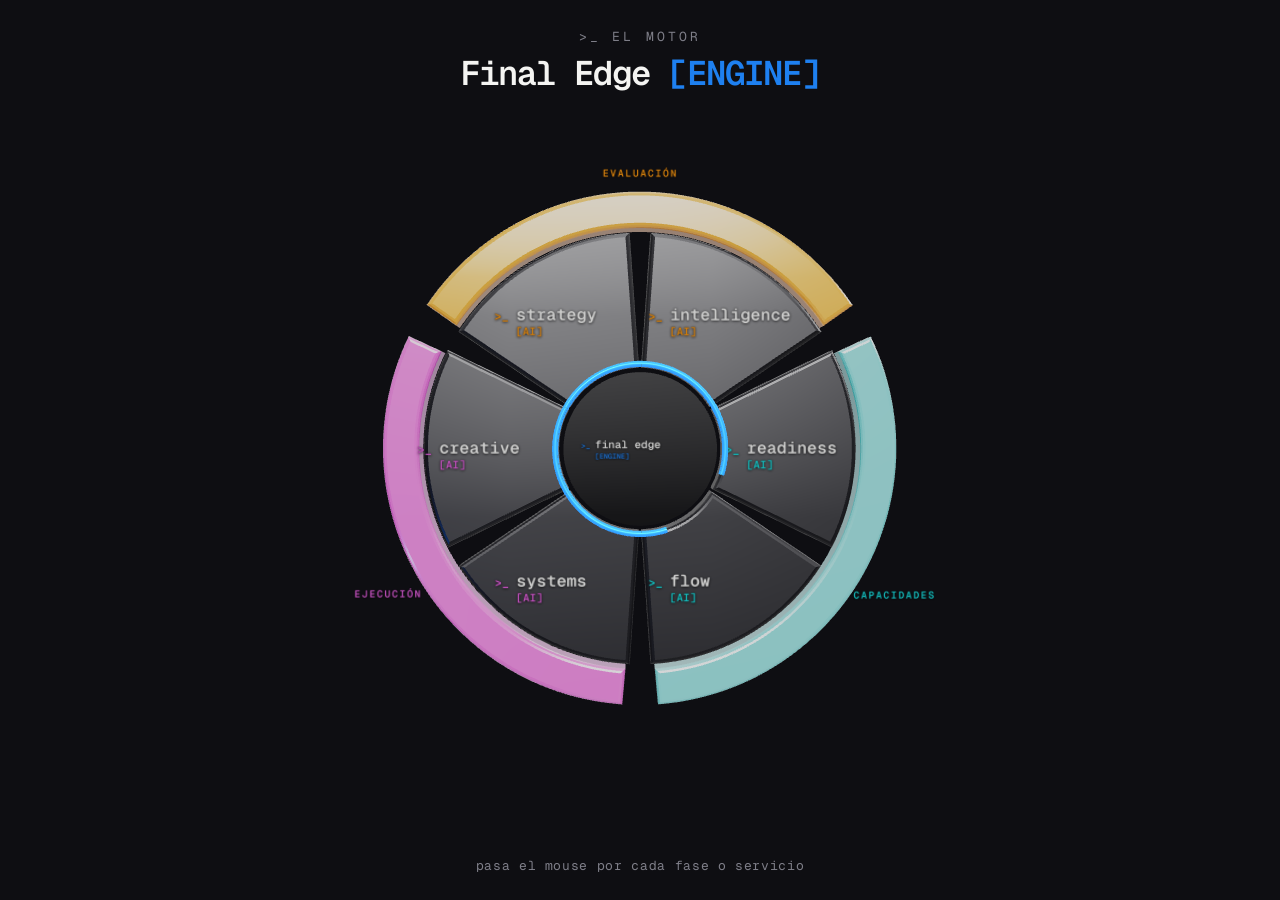
==== assets/engine-3d.html @ 4265390d "3D Engine: strong phase illumination, phase names, legible logos, clean edges, mouse wobble - Hover " ====
<!doctype html><html lang="es"><head><meta charset="utf-8">
<meta name="viewport" content="width=device-width,initial-scale=1">
<title>Final Edge Engine — 3D</title>
<link rel="stylesheet" href="css/fonts.css">
<style>
:root{--bg:#0E0E12;--accent:#1E80F0;--fg:#F4F4F2;--faint:#7E7E88}
*{box-sizing:border-box;margin:0}html,body{height:100%}
body{background:var(--bg);color:var(--fg);font-family:"Geist Mono",monospace;overflow:hidden}
#c{position:fixed;inset:0;width:100%;height:100%;display:block}
.ui{position:fixed;inset:0;pointer-events:none;z-index:2}
.top{position:absolute;top:28px;left:0;right:0;text-align:center}
.top .eye{font-size:13px;letter-spacing:.24em;text-transform:uppercase;color:var(--faint)}
.top h1{font-size:clamp(22px,3vw,34px);font-weight:600;letter-spacing:-.03em;margin-top:6px}
.top h1 .b{color:var(--accent)}
.hint{position:absolute;left:0;right:0;bottom:26px;text-align:center;font-size:13px;color:var(--faint);letter-spacing:.05em}
.load{position:fixed;inset:0;display:flex;align-items:center;justify-content:center;font-size:14px;color:var(--faint);letter-spacing:.1em;z-index:3}
.load .cur{color:var(--accent);animation:bl 1.2s steps(1) infinite}
@keyframes bl{0%,49%{opacity:1}50%,100%{opacity:0}}
</style></head>
<body>
<canvas id="c"></canvas>
<div class="load" id="load">&gt;_ construyendo el motor <span class="cur">█</span></div>
<div class="ui">
  <div class="top"><div class="eye">&gt;_ el motor</div><h1>Final Edge <span class="b">[ENGINE]</span></h1></div>
  <div class="hint" id="hint">pasa el mouse por cada fase o servicio</div>
</div>
<script type="importmap">
{ "imports": { "three": "./vendor/three.module.min.js" } }
</script>
<script type="module">
import * as THREE from 'three';
import { RoomEnvironment } from './vendor/environments/RoomEnvironment.js';

const Ri=96, Ro=232, RL=168, gap=4, famRi=248, famRo=278, famGap=5;
const AMBER=0xF4920C, CYAN=0x15D9D9, MAG=0xE15CDB, BLUE=0x1E80F0;
const S=0.011, D_SEC=42, D_BAND=30, D_CORE=54, BEV=5;
const hx = n => '#'+n.toString(16).padStart(6,'0');

const EDGES=[
 {word:'strategy',hex:AMBER,phase:'eval',c:330}, {word:'intelligence',hex:AMBER,phase:'eval',c:30},
 {word:'readiness',hex:CYAN,phase:'cap',c:90},   {word:'flow',hex:CYAN,phase:'cap',c:150},
 {word:'systems',hex:MAG,phase:'exe',c:210},     {word:'creative',hex:MAG,phase:'exe',c:270},
];
const BANDS=[
 {phase:'eval',hex:AMBER,c:0,name:'EVALUACIÓN',lr:300},
 {phase:'cap', hex:CYAN, c:120,name:'CAPACIDADES',lr:322},
 {phase:'exe', hex:MAG,  c:240,name:'EJECUCIÓN',lr:318},
];

function P(r,deg){ const a=deg*Math.PI/180; return [r*Math.sin(a), r*Math.cos(a)]; }
function sectorShape(a0,a1,ri,ro){
  const s=new THREE.Shape(); let p=P(ro,a0); s.moveTo(p[0],p[1]);
  for(let d=a0;d<=a1;d+=1){p=P(ro,d);s.lineTo(p[0],p[1]);}
  p=P(ro,a1);s.lineTo(p[0],p[1]);
  for(let d=a1;d>=a0;d-=1){p=P(ri,d);s.lineTo(p[0],p[1]);}
  p=P(ri,a0);s.lineTo(p[0],p[1]); s.closePath(); return s;
}
function extrude(shape,depth){
  const g=new THREE.ExtrudeGeometry(shape,{depth,bevelEnabled:true,bevelThickness:BEV,bevelSize:BEV,bevelSegments:3,curveSegments:64});
  g.translate(0,0,-depth/2); return g;
}

const canvas=document.getElementById('c');
const renderer=new THREE.WebGLRenderer({canvas,antialias:true});
renderer.setPixelRatio(Math.min(devicePixelRatio,2));
renderer.toneMapping=THREE.ACESFilmicToneMapping; renderer.toneMappingExposure=1.02;
renderer.outputColorSpace=THREE.SRGBColorSpace;
const scene=new THREE.Scene(); scene.background=new THREE.Color(0x0E0E12);
scene.fog=new THREE.FogExp2(0x0E0E12,0.026);
const camera=new THREE.PerspectiveCamera(36,1,0.01,100);

const pmrem=new THREE.PMREMGenerator(renderer);
scene.environment=pmrem.fromScene(new RoomEnvironment(),0.03).texture;
scene.add(new THREE.AmbientLight(0x2a3550,0.55));
const key=new THREE.DirectionalLight(0xffffff,1.7); key.position.set(4,6,6); scene.add(key);
const fill=new THREE.PointLight(0x1E80F0,22,60); fill.position.set(-6,-3,5); scene.add(fill);

// ---------- logo textures (legible: big + dark shadow) ----------
function makeTex(draw,cw,ch){
  const cv=document.createElement('canvas'); cv.width=cw; cv.height=ch;
  const x=cv.getContext('2d'); draw(x,cw,ch);
  const t=new THREE.CanvasTexture(cv); t.anisotropy=16; t.colorSpace=THREE.SRGBColorSpace; t.needsUpdate=true; return t;
}
function shadow(x){ x.shadowColor='rgba(0,0,0,0.92)'; x.shadowBlur=18; x.shadowOffsetX=0; x.shadowOffsetY=4; }
function lockupTexture(word,hex){
  const cw=1024,ch=512,col=hx(hex),white='#F5F5F3';
  const tex=makeTex((x)=>{ x.clearRect(0,0,cw,ch); x.textBaseline='alphabetic';
    const pS=80,wS=112,aS=74,x0=54,wordY=286; shadow(x);
    x.font=`700 ${pS}px "Geist Mono",monospace`; x.fillStyle=col; x.fillText('>_',x0,wordY);
    const pw=x.measureText('>_ ').width, wx=x0+pw;
    x.font=`600 ${wS}px "Geist Mono",monospace`; x.fillStyle=white; x.fillText(word,wx,wordY);
    x.font=`600 ${aS}px "Geist Mono",monospace`; x.fillStyle=col; x.fillText('[AI]',wx,wordY+aS+26);
  },cw,ch);
  return {tex,aspect:cw/ch};
}
function hubTexture(){
  const cw=1024,ch=512;
  const tex=makeTex((x)=>{ x.clearRect(0,0,cw,ch); x.textBaseline='alphabetic'; shadow(x);
    const pS=58,wS=82,eS=54,x0=70,wordY=250;
    x.font=`700 ${pS}px "Geist Mono",monospace`; x.fillStyle='#1E80F0'; x.fillText('>_',x0,wordY);
    const pw=x.measureText('>_ ').width, wx=x0+pw;
    x.font=`600 ${wS}px "Geist Mono",monospace`; x.fillStyle='#F5F5F3'; x.fillText('final edge',wx,wordY);
    x.font=`600 ${eS}px "Geist Mono",monospace`; x.fillStyle='#1E80F0'; x.fillText('[ENGINE]',wx,wordY+eS+24);
  },cw,ch);
  return {tex,aspect:cw/ch};
}
function bandTexture(name,hex){
  const cw=1024,ch=256;
  const tex=makeTex((x)=>{ x.clearRect(0,0,cw,ch); x.textAlign='center'; x.textBaseline='middle'; shadow(x);
    x.font=`600 76px "Geist Mono",monospace`; x.letterSpacing='10px'; x.fillStyle=hx(hex); x.fillText(name,cw/2,ch/2);
  },cw,ch);
  return {tex,aspect:cw/ch};
}
function decal(o,w,pos){
  const h=w/o.aspect;
  const m=new THREE.Mesh(new THREE.PlaneGeometry(w,h),
    new THREE.MeshBasicMaterial({map:o.tex,transparent:true,depthWrite:false,depthTest:true,toneMapped:false}));
  m.position.set(pos[0],pos[1],pos[2]); m.renderOrder=10; return m;
}

await document.fonts.load('700 82px "Geist Mono"');
await document.fonts.load('600 82px "Geist Mono"');
await document.fonts.ready;

// ---------- build ----------
const wheel=new THREE.Group(); scene.add(wheel);
const hitList=[];
const DARK_BASE=new THREE.Color(0x101016), DARK_DIM=new THREE.Color(0x050507);

BANDS.forEach(b=>{
  const geo=extrude(sectorShape(b.c-60+famGap,b.c+60-famGap,famRi,famRo),D_BAND);
  const mat=new THREE.MeshPhysicalMaterial({color:b.hex,metalness:0.35,roughness:0.17,clearcoat:1,clearcoatRoughness:0.08,emissive:b.hex,emissiveIntensity:0.12,envMapIntensity:1.25});
  const mesh=new THREE.Mesh(geo,mat);
  mesh.userData={kind:'band',phase:b.phase,hex:b.hex,baseCol:new THREE.Color(b.hex),tEmis:0.12,tLit:1};
  wheel.add(mesh); hitList.push(mesh);
  // phase name label (outside the band)
  const lp=P(b.lr,b.c);
  const lbl=decal(bandTexture(b.name,b.hex),150,[lp[0],lp[1],D_SEC/2+BEV+2]);
  mesh.userData.label=lbl; wheel.add(lbl);
});

EDGES.forEach(e=>{
  const geo=extrude(sectorShape(e.c-30+gap,e.c+30-gap,Ri,Ro),D_SEC);
  const mat=new THREE.MeshPhysicalMaterial({color:DARK_BASE.clone(),metalness:0.4,roughness:0.44,clearcoat:0.5,clearcoatRoughness:0.3,emissive:new THREE.Color(e.hex),emissiveIntensity:0,envMapIntensity:0.8});
  const mesh=new THREE.Mesh(geo,mat);
  mesh.userData={kind:'sector',phase:e.phase,hex:e.hex,word:e.word,tEmis:0,tLit:1};
  const lk=lockupTexture(e.word,e.hex); const dp=P(RL,e.c);
  const dm=decal(lk,168,[dp[0],dp[1],D_SEC/2+BEV+2]); mesh.userData.decal=dm; wheel.add(dm);
  wheel.add(mesh); hitList.push(mesh);
});

const core=new THREE.Mesh(new THREE.CylinderGeometry(84,84,D_CORE,96,1),
  new THREE.MeshPhysicalMaterial({color:0x0a0a0d,metalness:0.55,roughness:0.25,clearcoat:0.6,clearcoatRoughness:0.2,envMapIntensity:0.9}));
core.rotation.x=Math.PI/2; wheel.add(core);
const hub=decal(hubTexture(),150,[0,0,D_CORE/2+2]); wheel.add(hub);
const spinRim=new THREE.Mesh(new THREE.TorusGeometry(93,3.4,16,120,Math.PI*1.7),
  new THREE.MeshStandardMaterial({color:0x1E80F0,emissive:0x1E80F0,emissiveIntensity:1.5,metalness:0.4,roughness:0.3,toneMapped:false}));
spinRim.position.z=D_CORE/2; wheel.add(spinRim);

wheel.scale.setScalar(S);
wheel.updateMatrixWorld(true);
{ const box=new THREE.Box3().setFromObject(wheel); const size=box.getSize(new THREE.Vector3());
  const diag=size.length(); const dist=(diag*0.5)/Math.tan(THREE.MathUtils.degToRad(camera.fov)/2)*1.08;
  camera.position.set(0,0,dist); camera.lookAt(0,0,0); }

document.getElementById('load').style.display='none'; window.__ready=true;

// ---------- interaction ----------
const ray=new THREE.Raycaster(); const mouse=new THREE.Vector2(-2,-2);
let hoverPhase=null, mx=0,my=0,tmx=0,tmy=0;
addEventListener('pointermove',e=>{
  mouse.x=(e.clientX/innerWidth)*2-1; mouse.y=-(e.clientY/innerHeight)*2+1;
  tmx=(e.clientX/innerWidth)*2-1; tmy=(e.clientY/innerHeight)*2-1;
});
function resize(){ renderer.setSize(innerWidth,innerHeight); camera.aspect=innerWidth/innerHeight; camera.updateProjectionMatrix(); }
addEventListener('resize',resize); resize();

const hint=document.getElementById('hint');
function updateHover(){
  ray.setFromCamera(mouse,camera);
  const hits=ray.intersectObjects(hitList,false);
  hoverPhase = hits.length ? hits[0].object.userData.phase : null;
  if(hoverPhase){ const b=BANDS.find(x=>x.phase===hoverPhase); hint.textContent='fase · '+b.name.toLowerCase(); hint.style.color=hx(b.hex); }
  else { hint.textContent='pasa el mouse por cada fase o servicio'; hint.style.color=''; }
  hitList.forEach(m=>{
    const on = !hoverPhase || m.userData.phase===hoverPhase;
    m.userData.tLit = on ? 1 : 0.18;
    if(m.userData.kind==='sector') m.userData.tEmis = (hoverPhase && m.userData.phase===hoverPhase) ? 1.5 : 0;
    else m.userData.tEmis = (hoverPhase && m.userData.phase===hoverPhase) ? 0.75 : (hoverPhase?0.03:0.12);
  });
}

let t=0;
function loop(){
  requestAnimationFrame(loop); t+=0.016;
  updateHover();
  mx+=(tmx-mx)*0.06; my+=(tmy-my)*0.06;
  wheel.position.y=Math.sin(t*0.9)*0.05;
  wheel.rotation.x=Math.sin(t*0.7)*0.05 + my*0.15;   // wobble follows mouse
  wheel.rotation.y=Math.sin(t*0.5)*0.06 + mx*0.20;
  spinRim.rotation.z-=0.014;
  hitList.forEach(m=>{
    const mat=m.material;
    mat.emissiveIntensity += (m.userData.tEmis-mat.emissiveIntensity)*0.14;
    const lit=m.userData.tLit;
    m.userData._lit = (m.userData._lit==null?1:m.userData._lit) + (lit-(m.userData._lit==null?1:m.userData._lit))*0.14;
    const L=m.userData._lit;
    if(m.userData.kind==='sector'){ mat.color.copy(DARK_DIM).lerp(DARK_BASE, L); }
    else { mat.color.copy(m.userData.baseCol).multiplyScalar(0.25+0.75*L); }
    if(m.userData.decal){ m.userData.decal.material.opacity += ((0.3+0.7*L)-m.userData.decal.material.opacity)*0.14; }
    if(m.userData.label){ m.userData.label.material.opacity += ((0.3+0.7*L)-m.userData.label.material.opacity)*0.14; }
  });
  renderer.render(scene,camera);
}
loop();
</script>
</body></html>
---- assets/css/fonts.css ----
/* ============================================================================
   FINAL EDGE — self-hosted fonts (Geist Mono + Geist)
   Self-hosted (not Google Fonts CDN) for reliability, speed and offline render.
   Geist Mono leads everything; Geist (sans) only for long dense body copy.
   ========================================================================= */

/* ---- Geist Mono — the identity typeface ------------------------------- */
@font-face {
  font-family: "Geist Mono";
  font-style: normal; font-weight: 400; font-display: swap;
  src: url("../fonts/geist-mono-400.woff2") format("woff2");
}
@font-face {
  font-family: "Geist Mono";
  font-style: normal; font-weight: 500; font-display: swap;
  src: url("../fonts/geist-mono-500.woff2") format("woff2");
}
@font-face {
  font-family: "Geist Mono";
  font-style: normal; font-weight: 600; font-display: swap;
  src: url("../fonts/geist-mono-600.woff2") format("woff2");
}
@font-face {
  font-family: "Geist Mono";
  font-style: normal; font-weight: 700; font-display: swap;
  src: url("../fonts/geist-mono-700.woff2") format("woff2");
}

/* ---- Geist (sans) — long dense body paragraphs only ------------------- */
@font-face {
  font-family: "Geist";
  font-style: normal; font-weight: 300; font-display: swap;
  src: url("../fonts/geist-300.woff2") format("woff2");
}
@font-face {
  font-family: "Geist";
  font-style: normal; font-weight: 400; font-display: swap;
  src: url("../fonts/geist-400.woff2") format("woff2");
}
@font-face {
  font-family: "Geist";
  font-style: normal; font-weight: 500; font-display: swap;
  src: url("../fonts/geist-500.woff2") format("woff2");
}
@font-face {
  font-family: "Geist";
  font-style: normal; font-weight: 600; font-display: swap;
  src: url("../fonts/geist-600.woff2") format("woff2");
}
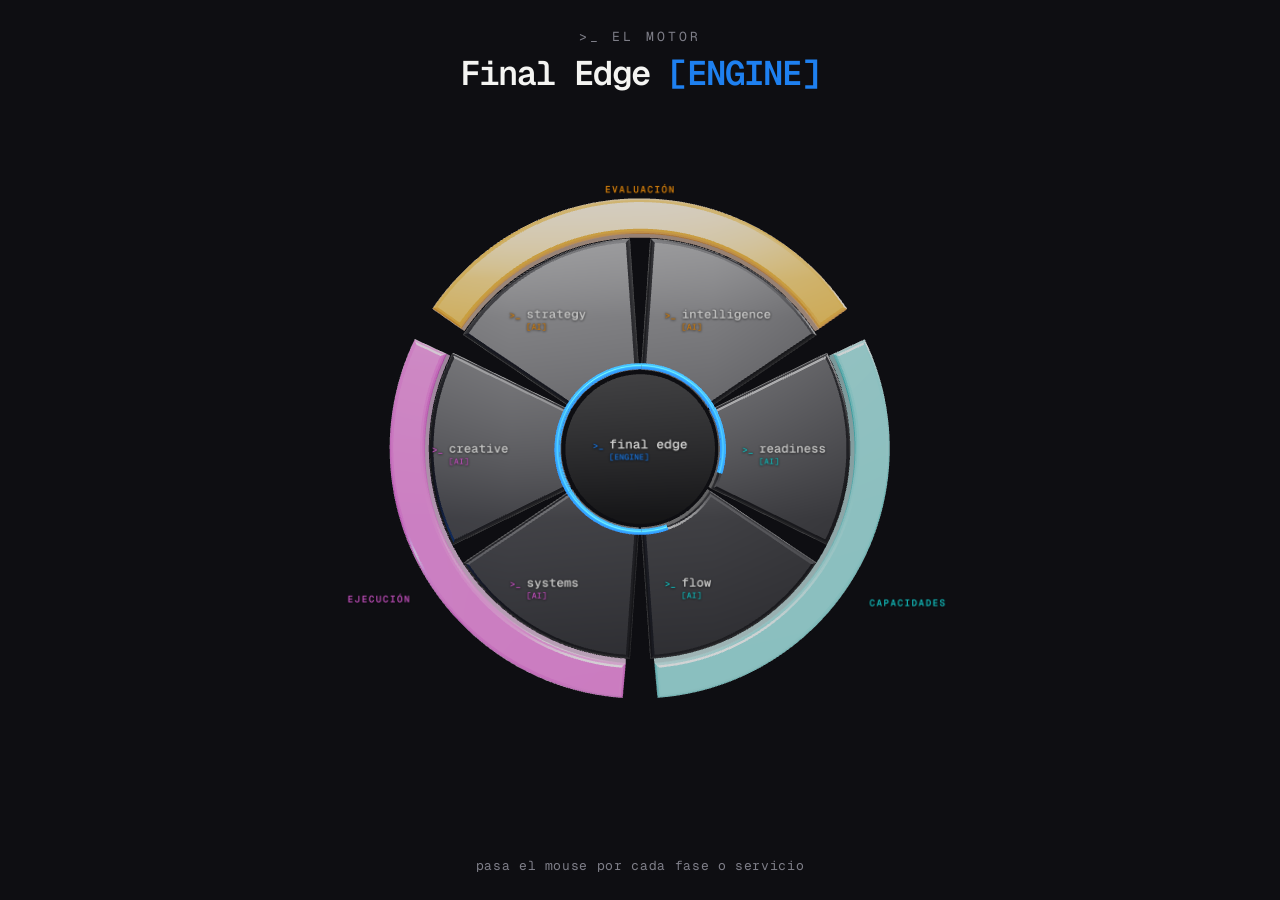
==== commit cc64c9f7: "3D Engine: logo spacing, centered/larger hub, brand-book phase positions, hover-glow labels - Servic" ====
--- a/assets/engine-3d.html
+++ b/assets/engine-3d.html
@@ -31,7 +31,7 @@
 import * as THREE from 'three';
 import { RoomEnvironment } from './vendor/environments/RoomEnvironment.js';
 
-const Ri=96, Ro=232, RL=168, gap=4, famRi=248, famRo=278, famGap=5;
+const Ri=96, Ro=232, RL=174, gap=4, famRi=248, famRo=278, famGap=5;
 const AMBER=0xF4920C, CYAN=0x15D9D9, MAG=0xE15CDB, BLUE=0x1E80F0;
 const S=0.011, D_SEC=42, D_BAND=30, D_CORE=54, BEV=5;
 const hx = n => '#'+n.toString(16).padStart(6,'0');
@@ -41,10 +41,11 @@
  {word:'readiness',hex:CYAN,phase:'cap',c:90},   {word:'flow',hex:CYAN,phase:'cap',c:150},
  {word:'systems',hex:MAG,phase:'exe',c:210},     {word:'creative',hex:MAG,phase:'exe',c:270},
 ];
+// band labels — exact brand-book radii/angles
 const BANDS=[
- {phase:'eval',hex:AMBER,c:0,name:'EVALUACIÓN',lr:300},
- {phase:'cap', hex:CYAN, c:120,name:'CAPACIDADES',lr:322},
- {phase:'exe', hex:MAG,  c:240,name:'EJECUCIÓN',lr:318},
+ {phase:'eval',hex:AMBER,c:0,name:'EVALUACIÓN',lr:290},
+ {phase:'cap', hex:CYAN, c:120,name:'CAPACIDADES',lr:348},
+ {phase:'exe', hex:MAG,  c:240,name:'EJECUCIÓN',lr:338},
 ];
 
 function P(r,deg){ const a=deg*Math.PI/180; return [r*Math.sin(a), r*Math.cos(a)]; }
@@ -75,46 +76,45 @@
 const key=new THREE.DirectionalLight(0xffffff,1.7); key.position.set(4,6,6); scene.add(key);
 const fill=new THREE.PointLight(0x1E80F0,22,60); fill.position.set(-6,-3,5); scene.add(fill);
 
-// ---------- logo textures (legible: big + dark shadow) ----------
 function makeTex(draw,cw,ch){
   const cv=document.createElement('canvas'); cv.width=cw; cv.height=ch;
   const x=cv.getContext('2d'); draw(x,cw,ch);
   const t=new THREE.CanvasTexture(cv); t.anisotropy=16; t.colorSpace=THREE.SRGBColorSpace; t.needsUpdate=true; return t;
 }
-function shadow(x){ x.shadowColor='rgba(0,0,0,0.92)'; x.shadowBlur=18; x.shadowOffsetX=0; x.shadowOffsetY=4; }
+function shadow(x){ x.shadowColor='rgba(0,0,0,0.92)'; x.shadowBlur=20; x.shadowOffsetX=0; x.shadowOffsetY=4; }
 function lockupTexture(word,hex){
   const cw=1024,ch=512,col=hx(hex),white='#F5F5F3';
-  const tex=makeTex((x)=>{ x.clearRect(0,0,cw,ch); x.textBaseline='alphabetic';
-    const pS=80,wS=112,aS=74,x0=54,wordY=286; shadow(x);
+  return {tex:makeTex((x)=>{ x.clearRect(0,0,cw,ch); x.textBaseline='alphabetic';
+    const pS=78,wS=104,aS=70,x0=70,wordY=286; shadow(x);
     x.font=`700 ${pS}px "Geist Mono",monospace`; x.fillStyle=col; x.fillText('>_',x0,wordY);
     const pw=x.measureText('>_ ').width, wx=x0+pw;
     x.font=`600 ${wS}px "Geist Mono",monospace`; x.fillStyle=white; x.fillText(word,wx,wordY);
     x.font=`600 ${aS}px "Geist Mono",monospace`; x.fillStyle=col; x.fillText('[AI]',wx,wordY+aS+26);
-  },cw,ch);
-  return {tex,aspect:cw/ch};
+  },cw,ch), aspect:cw/ch};
 }
 function hubTexture(){
   const cw=1024,ch=512;
-  const tex=makeTex((x)=>{ x.clearRect(0,0,cw,ch); x.textBaseline='alphabetic'; shadow(x);
-    const pS=58,wS=82,eS=54,x0=70,wordY=250;
-    x.font=`700 ${pS}px "Geist Mono",monospace`; x.fillStyle='#1E80F0'; x.fillText('>_',x0,wordY);
-    const pw=x.measureText('>_ ').width, wx=x0+pw;
+  return {tex:makeTex((x)=>{ x.clearRect(0,0,cw,ch); x.textBaseline='alphabetic'; shadow(x);
+    const pS=70,wS=100,eS=64,wordY=252;
+    x.font=`700 ${pS}px "Geist Mono",monospace`; const pw=x.measureText('>_ ').width;
+    x.font=`600 ${wS}px "Geist Mono",monospace`; const ww=x.measureText('final edge').width;
+    const startX=(cw-(pw+ww))/2, wx=startX+pw;
+    x.font=`700 ${pS}px "Geist Mono",monospace`; x.fillStyle='#1E80F0'; x.fillText('>_',startX,wordY);
     x.font=`600 ${wS}px "Geist Mono",monospace`; x.fillStyle='#F5F5F3'; x.fillText('final edge',wx,wordY);
-    x.font=`600 ${eS}px "Geist Mono",monospace`; x.fillStyle='#1E80F0'; x.fillText('[ENGINE]',wx,wordY+eS+24);
-  },cw,ch);
-  return {tex,aspect:cw/ch};
+    x.font=`600 ${eS}px "Geist Mono",monospace`; x.fillStyle='#1E80F0'; x.fillText('[ENGINE]',wx,wordY+eS+22);
+  },cw,ch), aspect:cw/ch};
 }
 function bandTexture(name,hex){
   const cw=1024,ch=256;
-  const tex=makeTex((x)=>{ x.clearRect(0,0,cw,ch); x.textAlign='center'; x.textBaseline='middle'; shadow(x);
-    x.font=`600 76px "Geist Mono",monospace`; x.letterSpacing='10px'; x.fillStyle=hx(hex); x.fillText(name,cw/2,ch/2);
-  },cw,ch);
-  return {tex,aspect:cw/ch};
-}
-function decal(o,w,pos){
+  return {tex:makeTex((x)=>{ x.clearRect(0,0,cw,ch); x.textAlign='center'; x.textBaseline='middle'; shadow(x);
+    x.font=`600 74px "Geist Mono",monospace`; x.letterSpacing='10px'; x.fillStyle=hx(hex); x.fillText(name,cw/2,ch/2);
+  },cw,ch), aspect:cw/ch};
+}
+function plane(o,w,pos,blend){
   const h=w/o.aspect;
   const m=new THREE.Mesh(new THREE.PlaneGeometry(w,h),
-    new THREE.MeshBasicMaterial({map:o.tex,transparent:true,depthWrite:false,depthTest:true,toneMapped:false}));
+    new THREE.MeshBasicMaterial({map:o.tex,transparent:true,depthWrite:false,depthTest:true,toneMapped:false,
+      blending: blend||THREE.NormalBlending, opacity: blend?0:1}));
   m.position.set(pos[0],pos[1],pos[2]); m.renderOrder=10; return m;
 }
 
@@ -122,7 +122,6 @@
 await document.fonts.load('600 82px "Geist Mono"');
 await document.fonts.ready;
 
-// ---------- build ----------
 const wheel=new THREE.Group(); scene.add(wheel);
 const hitList=[];
 const DARK_BASE=new THREE.Color(0x101016), DARK_DIM=new THREE.Color(0x050507);
@@ -133,10 +132,8 @@
   const mesh=new THREE.Mesh(geo,mat);
   mesh.userData={kind:'band',phase:b.phase,hex:b.hex,baseCol:new THREE.Color(b.hex),tEmis:0.12,tLit:1};
   wheel.add(mesh); hitList.push(mesh);
-  // phase name label (outside the band)
   const lp=P(b.lr,b.c);
-  const lbl=decal(bandTexture(b.name,b.hex),150,[lp[0],lp[1],D_SEC/2+BEV+2]);
-  mesh.userData.label=lbl; wheel.add(lbl);
+  wheel.add(plane(bandTexture(b.name,b.hex),150,[lp[0],lp[1],D_SEC/2+BEV+2]));
 });
 
 EDGES.forEach(e=>{
@@ -145,14 +142,17 @@
   const mesh=new THREE.Mesh(geo,mat);
   mesh.userData={kind:'sector',phase:e.phase,hex:e.hex,word:e.word,tEmis:0,tLit:1};
   const lk=lockupTexture(e.word,e.hex); const dp=P(RL,e.c);
-  const dm=decal(lk,168,[dp[0],dp[1],D_SEC/2+BEV+2]); mesh.userData.decal=dm; wheel.add(dm);
+  const dm=plane(lk,138,[dp[0],dp[1],D_SEC/2+BEV+2]);           // base label (fits without touching dividers)
+  const gl=plane(lk,138,[dp[0],dp[1],D_SEC/2+BEV+3],THREE.AdditiveBlending); // glow layer (lights on hover)
+  wheel.add(dm); wheel.add(gl);
+  mesh.userData.decal=dm; mesh.userData.glow=gl;
   wheel.add(mesh); hitList.push(mesh);
 });
 
 const core=new THREE.Mesh(new THREE.CylinderGeometry(84,84,D_CORE,96,1),
   new THREE.MeshPhysicalMaterial({color:0x0a0a0d,metalness:0.55,roughness:0.25,clearcoat:0.6,clearcoatRoughness:0.2,envMapIntensity:0.9}));
 core.rotation.x=Math.PI/2; wheel.add(core);
-const hub=decal(hubTexture(),150,[0,0,D_CORE/2+2]); wheel.add(hub);
+const hub=plane(hubTexture(),150,[0,0,D_CORE/2+2]); wheel.add(hub);   // centered + large
 const spinRim=new THREE.Mesh(new THREE.TorusGeometry(93,3.4,16,120,Math.PI*1.7),
   new THREE.MeshStandardMaterial({color:0x1E80F0,emissive:0x1E80F0,emissiveIntensity:1.5,metalness:0.4,roughness:0.3,toneMapped:false}));
 spinRim.position.z=D_CORE/2; wheel.add(spinRim);
@@ -165,7 +165,6 @@
 
 document.getElementById('load').style.display='none'; window.__ready=true;
 
-// ---------- interaction ----------
 const ray=new THREE.Raycaster(); const mouse=new THREE.Vector2(-2,-2);
 let hoverPhase=null, mx=0,my=0,tmx=0,tmy=0;
 addEventListener('pointermove',e=>{
@@ -196,7 +195,7 @@
   updateHover();
   mx+=(tmx-mx)*0.06; my+=(tmy-my)*0.06;
   wheel.position.y=Math.sin(t*0.9)*0.05;
-  wheel.rotation.x=Math.sin(t*0.7)*0.05 + my*0.15;   // wobble follows mouse
+  wheel.rotation.x=Math.sin(t*0.7)*0.05 + my*0.15;
   wheel.rotation.y=Math.sin(t*0.5)*0.06 + mx*0.20;
   spinRim.rotation.z-=0.014;
   hitList.forEach(m=>{
@@ -205,10 +204,14 @@
     const lit=m.userData.tLit;
     m.userData._lit = (m.userData._lit==null?1:m.userData._lit) + (lit-(m.userData._lit==null?1:m.userData._lit))*0.14;
     const L=m.userData._lit;
-    if(m.userData.kind==='sector'){ mat.color.copy(DARK_DIM).lerp(DARK_BASE, L); }
-    else { mat.color.copy(m.userData.baseCol).multiplyScalar(0.25+0.75*L); }
-    if(m.userData.decal){ m.userData.decal.material.opacity += ((0.3+0.7*L)-m.userData.decal.material.opacity)*0.14; }
-    if(m.userData.label){ m.userData.label.material.opacity += ((0.3+0.7*L)-m.userData.label.material.opacity)*0.14; }
+    if(m.userData.kind==='sector'){
+      mat.color.copy(DARK_DIM).lerp(DARK_BASE, L);
+      const hoveredHere = hoverPhase && m.userData.phase===hoverPhase;
+      if(m.userData.decal){ m.userData.decal.material.opacity += (( !hoverPhase?0.92 : (hoveredHere?1:0.32) )-m.userData.decal.material.opacity)*0.14; }
+      if(m.userData.glow){ m.userData.glow.material.opacity += (( hoveredHere?0.85:0 )-m.userData.glow.material.opacity)*0.14; } // letters light up on hover
+    } else {
+      mat.color.copy(m.userData.baseCol).multiplyScalar(0.25+0.75*L);
+    }
   });
   renderer.render(scene,camera);
 }
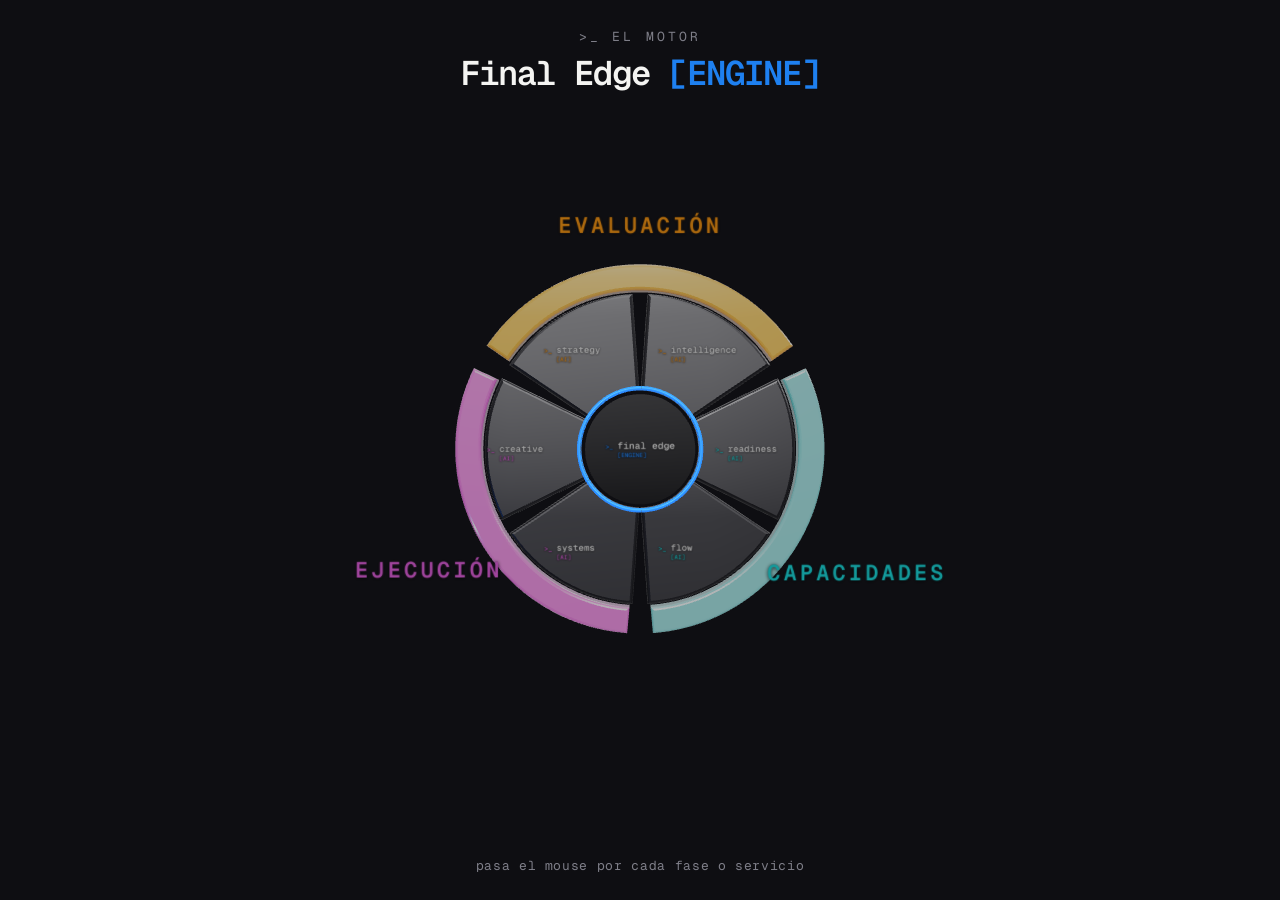
==== commit 0c1a2854: "3D Engine: 3x-larger phase names + full Edge-Blue core ring - Phase-name labels ~3x larger (bigger c" ====
--- a/assets/engine-3d.html
+++ b/assets/engine-3d.html
@@ -43,9 +43,9 @@
 ];
 // band labels — exact brand-book radii/angles
 const BANDS=[
- {phase:'eval',hex:AMBER,c:0,name:'EVALUACIÓN',lr:290},
- {phase:'cap', hex:CYAN, c:120,name:'CAPACIDADES',lr:348},
- {phase:'exe', hex:MAG,  c:240,name:'EJECUCIÓN',lr:338},
+ {phase:'eval',hex:AMBER,c:0,name:'EVALUACIÓN',lr:338},
+ {phase:'cap', hex:CYAN, c:120,name:'CAPACIDADES',lr:382},
+ {phase:'exe', hex:MAG,  c:240,name:'EJECUCIÓN',lr:372},
 ];
 
 function P(r,deg){ const a=deg*Math.PI/180; return [r*Math.sin(a), r*Math.cos(a)]; }
@@ -105,9 +105,9 @@
   },cw,ch), aspect:cw/ch};
 }
 function bandTexture(name,hex){
-  const cw=1024,ch=256;
+  const cw=1536,ch=384;
   return {tex:makeTex((x)=>{ x.clearRect(0,0,cw,ch); x.textAlign='center'; x.textBaseline='middle'; shadow(x);
-    x.font=`600 74px "Geist Mono",monospace`; x.letterSpacing='10px'; x.fillStyle=hx(hex); x.fillText(name,cw/2,ch/2);
+    x.font=`600 118px "Geist Mono",monospace`; x.letterSpacing='16px'; x.fillStyle=hx(hex); x.fillText(name,cw/2,ch/2);
   },cw,ch), aspect:cw/ch};
 }
 function plane(o,w,pos,blend){
@@ -133,7 +133,7 @@
   mesh.userData={kind:'band',phase:b.phase,hex:b.hex,baseCol:new THREE.Color(b.hex),tEmis:0.12,tLit:1};
   wheel.add(mesh); hitList.push(mesh);
   const lp=P(b.lr,b.c);
-  wheel.add(plane(bandTexture(b.name,b.hex),150,[lp[0],lp[1],D_SEC/2+BEV+2]));
+  wheel.add(plane(bandTexture(b.name,b.hex),440,[lp[0],lp[1],D_SEC/2+BEV+2]));
 });
 
 EDGES.forEach(e=>{
@@ -153,8 +153,8 @@
   new THREE.MeshPhysicalMaterial({color:0x0a0a0d,metalness:0.55,roughness:0.25,clearcoat:0.6,clearcoatRoughness:0.2,envMapIntensity:0.9}));
 core.rotation.x=Math.PI/2; wheel.add(core);
 const hub=plane(hubTexture(),150,[0,0,D_CORE/2+2]); wheel.add(hub);   // centered + large
-const spinRim=new THREE.Mesh(new THREE.TorusGeometry(93,3.4,16,120,Math.PI*1.7),
-  new THREE.MeshStandardMaterial({color:0x1E80F0,emissive:0x1E80F0,emissiveIntensity:1.5,metalness:0.4,roughness:0.3,toneMapped:false}));
+const spinRim=new THREE.Mesh(new THREE.TorusGeometry(93,3.4,20,180),   // full ring (entero)
+  new THREE.MeshStandardMaterial({color:0x1E80F0,emissive:0x1E80F0,emissiveIntensity:1.4,metalness:0.4,roughness:0.3,toneMapped:false}));
 spinRim.position.z=D_CORE/2; wheel.add(spinRim);
 
 wheel.scale.setScalar(S);
@@ -197,7 +197,7 @@
   wheel.position.y=Math.sin(t*0.9)*0.05;
   wheel.rotation.x=Math.sin(t*0.7)*0.05 + my*0.15;
   wheel.rotation.y=Math.sin(t*0.5)*0.06 + mx*0.20;
-  spinRim.rotation.z-=0.014;
+  spinRim.material.emissiveIntensity = 1.2 + Math.sin(t*2.2)*0.5;   // gentle pulse (full ring)
   hitList.forEach(m=>{
     const mat=m.material;
     mat.emissiveIntensity += (m.userData.tEmis-mat.emissiveIntensity)*0.14;
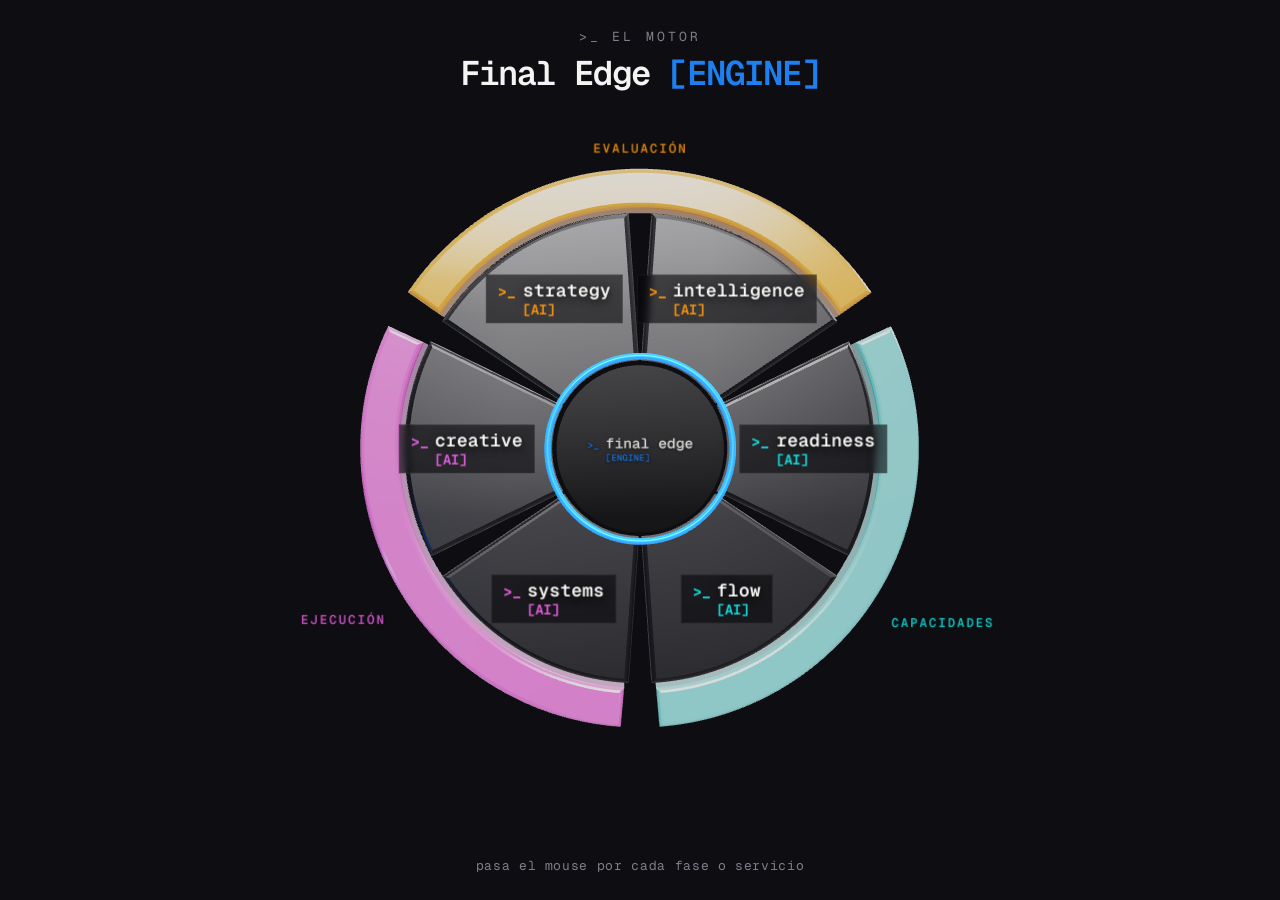
==== commit 18bc2587: "3D Engine: floating UI service labels, half-size phase names, wheel refit - Service names moved off " ====
--- a/assets/engine-3d.html
+++ b/assets/engine-3d.html
@@ -16,12 +16,24 @@
 .load{position:fixed;inset:0;display:flex;align-items:center;justify-content:center;font-size:14px;color:var(--faint);letter-spacing:.1em;z-index:3}
 .load .cur{color:var(--accent);animation:bl 1.2s steps(1) infinite}
 @keyframes bl{0%,49%{opacity:1}50%,100%{opacity:0}}
+/* floating service labels (crisp UI layer over the 3D) */
+.labels .lbl{position:absolute;transform:translate(-50%,-50%);white-space:nowrap;display:flex;
+  align-items:baseline;gap:.4em;padding:6px 11px;background:rgba(8,8,11,.6);
+  -webkit-backdrop-filter:blur(3px);backdrop-filter:blur(3px);line-height:1;
+  border:1px solid rgba(255,255,255,.06);transition:opacity .3s,transform .3s,background .3s,box-shadow .3s;will-change:left,top}
+.labels .lbl .pr{font-size:15px;font-weight:700}
+.labels .lbl .col{display:flex;flex-direction:column;align-items:flex-start;gap:3px}
+.labels .lbl .nm{font-size:18px;font-weight:600;color:#F5F5F3;text-shadow:0 2px 10px rgba(0,0,0,.95)}
+.labels .lbl .ai{font-size:14px;font-weight:600}
+.labels .lbl.on{transform:translate(-50%,-50%) scale(1.22);background:rgba(10,10,14,.9);box-shadow:0 0 26px var(--gl,rgba(30,128,240,.5))}
+.labels .lbl.off{opacity:.32}
 </style></head>
 <body>
 <canvas id="c"></canvas>
 <div class="load" id="load">&gt;_ construyendo el motor <span class="cur">█</span></div>
 <div class="ui">
   <div class="top"><div class="eye">&gt;_ el motor</div><h1>Final Edge <span class="b">[ENGINE]</span></h1></div>
+  <div class="labels" id="labels"></div>
   <div class="hint" id="hint">pasa el mouse por cada fase o servicio</div>
 </div>
 <script type="importmap">
@@ -43,9 +55,9 @@
 ];
 // band labels — exact brand-book radii/angles
 const BANDS=[
- {phase:'eval',hex:AMBER,c:0,name:'EVALUACIÓN',lr:338},
- {phase:'cap', hex:CYAN, c:120,name:'CAPACIDADES',lr:382},
- {phase:'exe', hex:MAG,  c:240,name:'EJECUCIÓN',lr:372},
+ {phase:'eval',hex:AMBER,c:0,name:'EVALUACIÓN',lr:300},
+ {phase:'cap', hex:CYAN, c:120,name:'CAPACIDADES',lr:352},
+ {phase:'exe', hex:MAG,  c:240,name:'EJECUCIÓN',lr:344},
 ];
 
 function P(r,deg){ const a=deg*Math.PI/180; return [r*Math.sin(a), r*Math.cos(a)]; }
@@ -107,7 +119,7 @@
 function bandTexture(name,hex){
   const cw=1536,ch=384;
   return {tex:makeTex((x)=>{ x.clearRect(0,0,cw,ch); x.textAlign='center'; x.textBaseline='middle'; shadow(x);
-    x.font=`600 118px "Geist Mono",monospace`; x.letterSpacing='16px'; x.fillStyle=hx(hex); x.fillText(name,cw/2,ch/2);
+    x.font=`600 90px "Geist Mono",monospace`; x.letterSpacing='12px'; x.fillStyle=hx(hex); x.fillText(name,cw/2,ch/2);
   },cw,ch), aspect:cw/ch};
 }
 function plane(o,w,pos,blend){
@@ -123,7 +135,7 @@
 await document.fonts.ready;
 
 const wheel=new THREE.Group(); scene.add(wheel);
-const hitList=[];
+const hitList=[]; const labelList=[]; const labelsEl=document.getElementById('labels');
 const DARK_BASE=new THREE.Color(0x101016), DARK_DIM=new THREE.Color(0x050507);
 
 BANDS.forEach(b=>{
@@ -133,7 +145,7 @@
   mesh.userData={kind:'band',phase:b.phase,hex:b.hex,baseCol:new THREE.Color(b.hex),tEmis:0.12,tLit:1};
   wheel.add(mesh); hitList.push(mesh);
   const lp=P(b.lr,b.c);
-  wheel.add(plane(bandTexture(b.name,b.hex),440,[lp[0],lp[1],D_SEC/2+BEV+2]));
+  wheel.add(plane(bandTexture(b.name,b.hex),220,[lp[0],lp[1],D_SEC/2+BEV+2]));
 });
 
 EDGES.forEach(e=>{
@@ -141,11 +153,13 @@
   const mat=new THREE.MeshPhysicalMaterial({color:DARK_BASE.clone(),metalness:0.4,roughness:0.44,clearcoat:0.5,clearcoatRoughness:0.3,emissive:new THREE.Color(e.hex),emissiveIntensity:0,envMapIntensity:0.8});
   const mesh=new THREE.Mesh(geo,mat);
   mesh.userData={kind:'sector',phase:e.phase,hex:e.hex,word:e.word,tEmis:0,tLit:1};
-  const lk=lockupTexture(e.word,e.hex); const dp=P(RL,e.c);
-  const dm=plane(lk,138,[dp[0],dp[1],D_SEC/2+BEV+2]);           // base label (fits without touching dividers)
-  const gl=plane(lk,138,[dp[0],dp[1],D_SEC/2+BEV+3],THREE.AdditiveBlending); // glow layer (lights on hover)
-  wheel.add(dm); wheel.add(gl);
-  mesh.userData.decal=dm; mesh.userData.glow=gl;
+  // crisp floating UI label (projected each frame) instead of an on-surface decal
+  const dp=P(RL,e.c);
+  const anchor=new THREE.Object3D(); anchor.position.set(dp[0],dp[1],D_SEC/2+BEV); wheel.add(anchor);
+  const div=document.createElement('div'); div.className='lbl'; div.style.setProperty('--gl',hx(e.hex)+'80');
+  div.innerHTML='<span class="pr" style="color:'+hx(e.hex)+'">&gt;_</span><span class="col"><span class="nm">'+e.word+'</span><span class="ai" style="color:'+hx(e.hex)+'">[AI]</span></span>';
+  labelsEl.appendChild(div);
+  labelList.push({anchor,div,phase:e.phase});
   wheel.add(mesh); hitList.push(mesh);
 });
 
@@ -159,13 +173,15 @@
 
 wheel.scale.setScalar(S);
 wheel.updateMatrixWorld(true);
+// frame the whole wheel (incl. phase labels) with margin so nothing is cropped
 { const box=new THREE.Box3().setFromObject(wheel); const size=box.getSize(new THREE.Vector3());
-  const diag=size.length(); const dist=(diag*0.5)/Math.tan(THREE.MathUtils.degToRad(camera.fov)/2)*1.08;
+  const R=Math.max(size.x,size.y)*0.5;
+  const dist=R/Math.tan(THREE.MathUtils.degToRad(camera.fov)/2)*1.12;
   camera.position.set(0,0,dist); camera.lookAt(0,0,0); }
 
 document.getElementById('load').style.display='none'; window.__ready=true;
 
-const ray=new THREE.Raycaster(); const mouse=new THREE.Vector2(-2,-2);
+const ray=new THREE.Raycaster(); const mouse=new THREE.Vector2(-2,-2); const _v=new THREE.Vector3();
 let hoverPhase=null, mx=0,my=0,tmx=0,tmy=0;
 addEventListener('pointermove',e=>{
   mouse.x=(e.clientX/innerWidth)*2-1; mouse.y=-(e.clientY/innerHeight)*2+1;
@@ -204,14 +220,18 @@
     const lit=m.userData.tLit;
     m.userData._lit = (m.userData._lit==null?1:m.userData._lit) + (lit-(m.userData._lit==null?1:m.userData._lit))*0.14;
     const L=m.userData._lit;
-    if(m.userData.kind==='sector'){
-      mat.color.copy(DARK_DIM).lerp(DARK_BASE, L);
-      const hoveredHere = hoverPhase && m.userData.phase===hoverPhase;
-      if(m.userData.decal){ m.userData.decal.material.opacity += (( !hoverPhase?0.92 : (hoveredHere?1:0.32) )-m.userData.decal.material.opacity)*0.14; }
-      if(m.userData.glow){ m.userData.glow.material.opacity += (( hoveredHere?0.85:0 )-m.userData.glow.material.opacity)*0.14; } // letters light up on hover
-    } else {
-      mat.color.copy(m.userData.baseCol).multiplyScalar(0.25+0.75*L);
-    }
+    if(m.userData.kind==='sector') mat.color.copy(DARK_DIM).lerp(DARK_BASE, L);
+    else mat.color.copy(m.userData.baseCol).multiplyScalar(0.25+0.75*L);
+  });
+  // project + state the floating service labels
+  labelList.forEach(L=>{
+    L.anchor.getWorldPosition(_v); _v.project(camera);
+    L.div.style.left=((_v.x*.5+.5)*innerWidth)+'px';
+    L.div.style.top=((-_v.y*.5+.5)*innerHeight)+'px';
+    const on = hoverPhase && L.phase===hoverPhase;
+    const off = hoverPhase && L.phase!==hoverPhase;
+    L.div.classList.toggle('on', !!on);
+    L.div.classList.toggle('off', !!off);
   });
   renderer.render(scene,camera);
 }
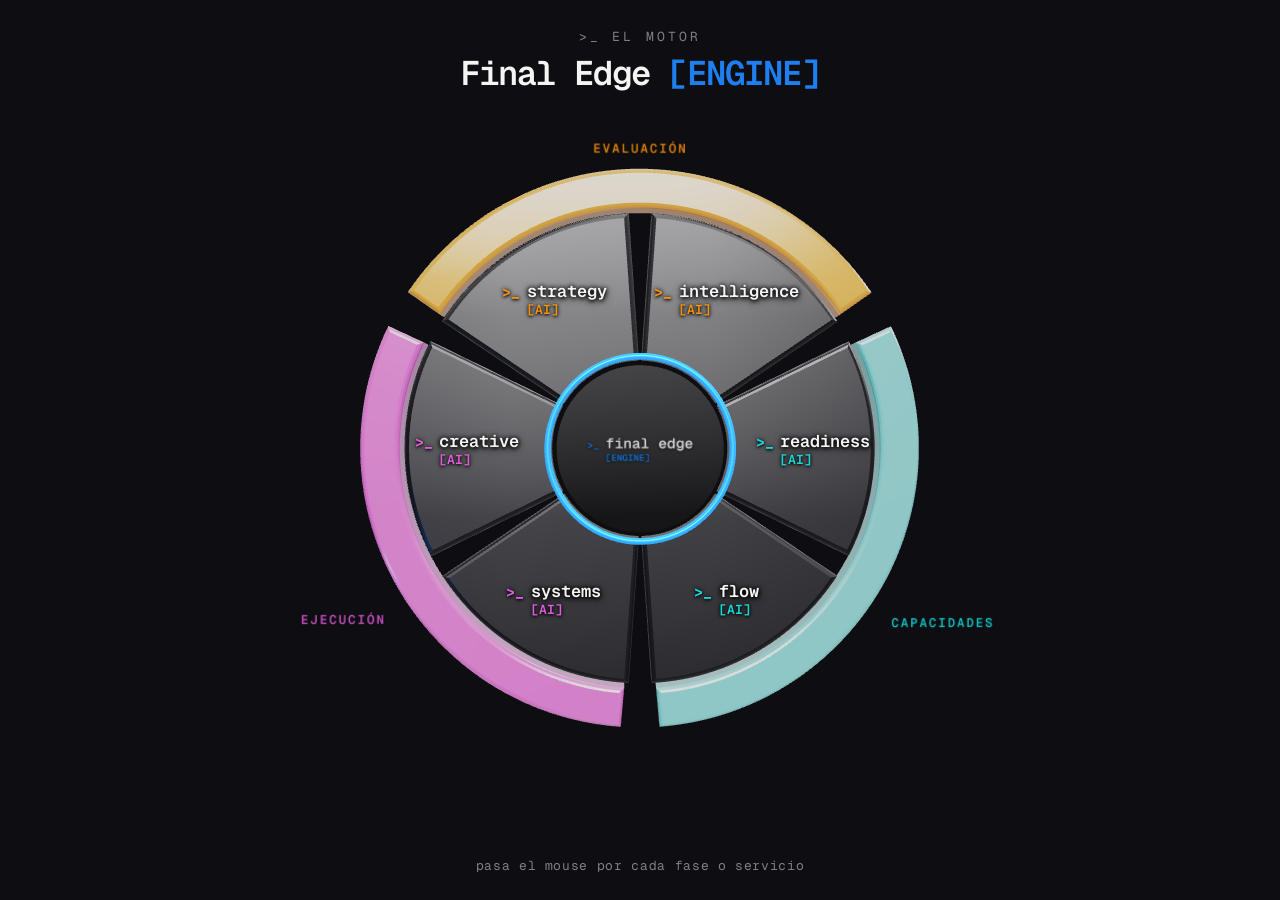
==== commit 3e41e80e: "3D Engine: clean text service labels (no boxes) with hover pop-up Drop the dark label chips. Service" ====
--- a/assets/engine-3d.html
+++ b/assets/engine-3d.html
@@ -16,17 +16,16 @@
 .load{position:fixed;inset:0;display:flex;align-items:center;justify-content:center;font-size:14px;color:var(--faint);letter-spacing:.1em;z-index:3}
 .load .cur{color:var(--accent);animation:bl 1.2s steps(1) infinite}
 @keyframes bl{0%,49%{opacity:1}50%,100%{opacity:0}}
-/* floating service labels (crisp UI layer over the 3D) */
+/* floating service labels — clean text (no boxes), pop on hover */
 .labels .lbl{position:absolute;transform:translate(-50%,-50%);white-space:nowrap;display:flex;
-  align-items:baseline;gap:.4em;padding:6px 11px;background:rgba(8,8,11,.6);
-  -webkit-backdrop-filter:blur(3px);backdrop-filter:blur(3px);line-height:1;
-  border:1px solid rgba(255,255,255,.06);transition:opacity .3s,transform .3s,background .3s,box-shadow .3s;will-change:left,top}
-.labels .lbl .pr{font-size:15px;font-weight:700}
+  align-items:baseline;gap:.4em;line-height:1;will-change:left,top;
+  transition:opacity .3s var(--ease,ease),transform .28s cubic-bezier(.2,.8,.2,1),filter .28s}
+.labels .lbl .pr{font-size:15px;font-weight:700;text-shadow:0 0 5px #000,0 1px 3px #000}
 .labels .lbl .col{display:flex;flex-direction:column;align-items:flex-start;gap:3px}
-.labels .lbl .nm{font-size:18px;font-weight:600;color:#F5F5F3;text-shadow:0 2px 10px rgba(0,0,0,.95)}
-.labels .lbl .ai{font-size:14px;font-weight:600}
-.labels .lbl.on{transform:translate(-50%,-50%) scale(1.22);background:rgba(10,10,14,.9);box-shadow:0 0 26px var(--gl,rgba(30,128,240,.5))}
-.labels .lbl.off{opacity:.32}
+.labels .lbl .nm{font-size:17px;font-weight:600;color:#F5F5F3;text-shadow:0 0 5px #000,0 1px 4px #000,0 2px 8px rgba(0,0,0,.9)}
+.labels .lbl .ai{font-size:13px;font-weight:600;text-shadow:0 0 5px #000,0 1px 3px #000}
+.labels .lbl.on{transform:translate(-50%,-50%) scale(1.32);filter:drop-shadow(0 0 16px var(--gl,rgba(30,128,240,.85)))}
+.labels .lbl.off{opacity:.3}
 </style></head>
 <body>
 <canvas id="c"></canvas>
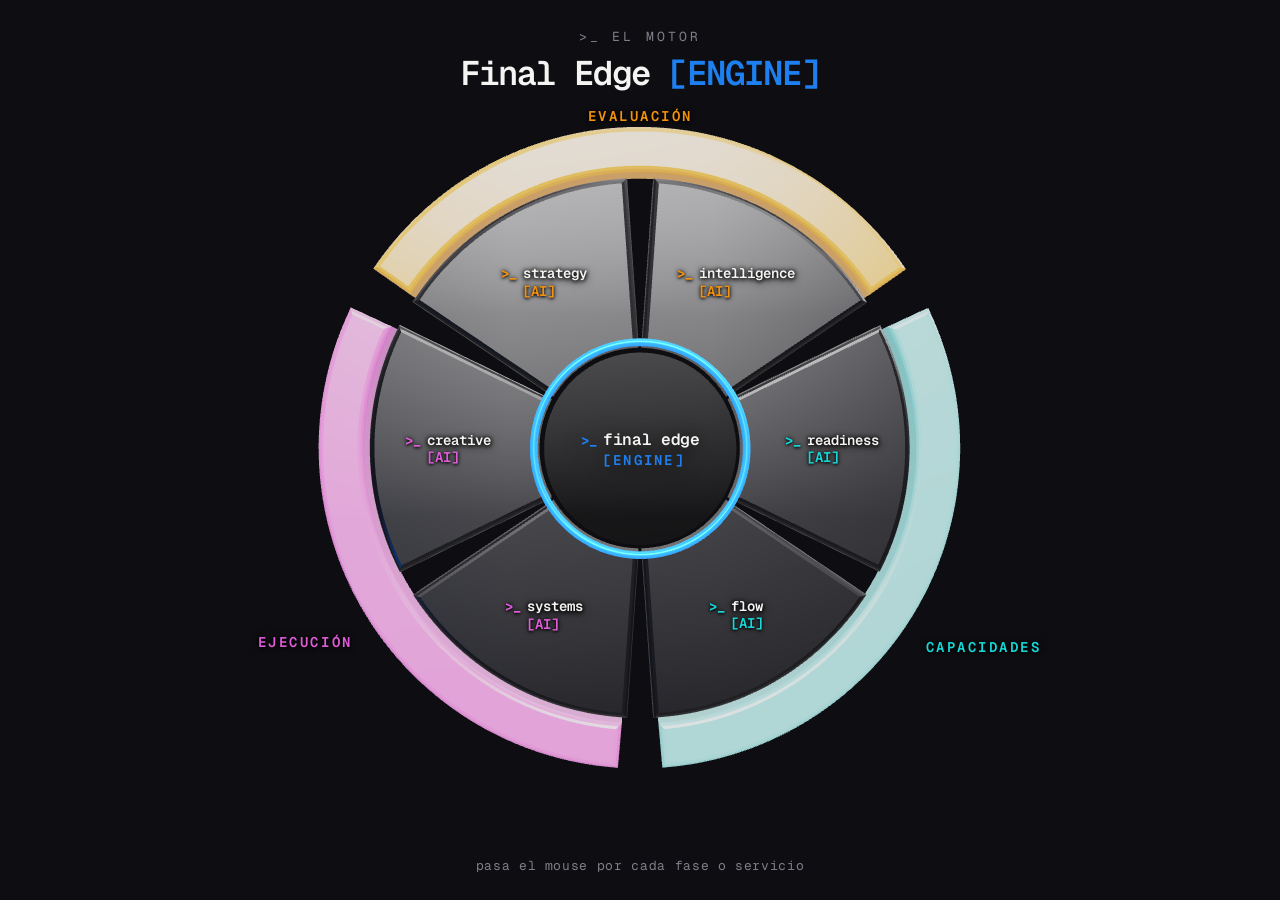
==== commit 41d0fef8: "3D Engine: brand-book-proportional labels, fixed hub/phase projection, brighter bands - All overlay " ====
--- a/assets/engine-3d.html
+++ b/assets/engine-3d.html
@@ -16,16 +16,28 @@
 .load{position:fixed;inset:0;display:flex;align-items:center;justify-content:center;font-size:14px;color:var(--faint);letter-spacing:.1em;z-index:3}
 .load .cur{color:var(--accent);animation:bl 1.2s steps(1) infinite}
 @keyframes bl{0%,49%{opacity:1}50%,100%{opacity:0}}
-/* floating service labels — clean text (no boxes), pop on hover */
+/* all label text scales in proportion to the wheel (var --ws = wheelPx/880),
+   matching the brand-book ratios exactly, with the hard 14px floor. */
+/* service lockup — brand book: prompt 14 · word 18 · [AI] 14 */
 .labels .lbl{position:absolute;transform:translate(-50%,-50%);white-space:nowrap;display:flex;
   align-items:baseline;gap:.4em;line-height:1;will-change:left,top;
-  transition:opacity .3s var(--ease,ease),transform .28s cubic-bezier(.2,.8,.2,1),filter .28s}
-.labels .lbl .pr{font-size:15px;font-weight:700;text-shadow:0 0 5px #000,0 1px 3px #000}
-.labels .lbl .col{display:flex;flex-direction:column;align-items:flex-start;gap:3px}
-.labels .lbl .nm{font-size:17px;font-weight:600;color:#F5F5F3;text-shadow:0 0 5px #000,0 1px 4px #000,0 2px 8px rgba(0,0,0,.9)}
-.labels .lbl .ai{font-size:13px;font-weight:600;text-shadow:0 0 5px #000,0 1px 3px #000}
+  transition:opacity .3s,transform .28s cubic-bezier(.2,.8,.2,1),filter .28s}
+.labels .lbl .pr{font-size:max(14px,calc(14px*var(--ws,1)));font-weight:700;text-shadow:0 0 5px #000,0 1px 3px #000}
+.labels .lbl .col{display:flex;flex-direction:column;align-items:flex-start;gap:.22em}
+.labels .lbl .nm{font-size:max(14px,calc(18px*var(--ws,1)));font-weight:600;color:#F5F5F3;text-shadow:0 0 5px #000,0 1px 4px #000,0 2px 8px rgba(0,0,0,.9)}
+.labels .lbl .ai{font-size:max(14px,calc(14px*var(--ws,1)));font-weight:600;text-shadow:0 0 5px #000,0 1px 3px #000}
 .labels .lbl.on{transform:translate(-50%,-50%) scale(1.32);filter:drop-shadow(0 0 16px var(--gl,rgba(30,128,240,.85)))}
 .labels .lbl.off{opacity:.3}
+/* phase names — brand book SVG text 16 */
+.labels .plbl{position:absolute;transform:translate(-50%,-50%);white-space:nowrap;font-weight:600;
+  font-size:max(14px,calc(16px*var(--ws,1)));letter-spacing:.18em;text-shadow:0 0 6px #000,0 1px 5px #000;line-height:1}
+/* hub logo — brand book: prompt 16 · final edge 23 · [ENGINE] 14 */
+.labels .hublbl{position:absolute;transform:translate(-50%,-50%);white-space:nowrap;display:flex;
+  align-items:baseline;gap:.36em;line-height:1;filter:drop-shadow(0 2px 9px rgba(0,0,0,.92))}
+.labels .hublbl .pr{font-size:max(14px,calc(16px*var(--ws,1)));font-weight:700;color:#1E80F0}
+.labels .hublbl .col{display:flex;flex-direction:column;align-items:flex-start;gap:.28em}
+.labels .hublbl .nm{font-size:max(14px,calc(23px*var(--ws,1)));font-weight:600;color:#F5F5F3;letter-spacing:-.02em}
+.labels .hublbl .eng{font-size:max(14px,calc(14px*var(--ws,1)));font-weight:600;color:#1E80F0;letter-spacing:.16em}
 </style></head>
 <body>
 <canvas id="c"></canvas>
@@ -42,7 +54,7 @@
 import * as THREE from 'three';
 import { RoomEnvironment } from './vendor/environments/RoomEnvironment.js';
 
-const Ri=96, Ro=232, RL=174, gap=4, famRi=248, famRo=278, famGap=5;
+const Ri=96, Ro=232, RL=168, gap=4, famRi=248, famRo=278, famGap=5;
 const AMBER=0xF4920C, CYAN=0x15D9D9, MAG=0xE15CDB, BLUE=0x1E80F0;
 const S=0.011, D_SEC=42, D_BAND=30, D_CORE=54, BEV=5;
 const hx = n => '#'+n.toString(16).padStart(6,'0');
@@ -54,9 +66,9 @@
 ];
 // band labels — exact brand-book radii/angles
 const BANDS=[
- {phase:'eval',hex:AMBER,c:0,name:'EVALUACIÓN',lr:300},
- {phase:'cap', hex:CYAN, c:120,name:'CAPACIDADES',lr:352},
- {phase:'exe', hex:MAG,  c:240,name:'EJECUCIÓN',lr:344},
+ {phase:'eval',hex:AMBER,c:0,name:'EVALUACIÓN',lr:290},
+ {phase:'cap', hex:CYAN, c:120,name:'CAPACIDADES',lr:348},
+ {phase:'exe', hex:MAG,  c:240,name:'EJECUCIÓN',lr:338},
 ];
 
 function P(r,deg){ const a=deg*Math.PI/180; return [r*Math.sin(a), r*Math.cos(a)]; }
@@ -134,17 +146,19 @@
 await document.fonts.ready;
 
 const wheel=new THREE.Group(); scene.add(wheel);
-const hitList=[]; const labelList=[]; const labelsEl=document.getElementById('labels');
+const hitList=[]; const labelList=[]; const staticLabels=[]; const labelsEl=document.getElementById('labels');
 const DARK_BASE=new THREE.Color(0x101016), DARK_DIM=new THREE.Color(0x050507);
 
 BANDS.forEach(b=>{
   const geo=extrude(sectorShape(b.c-60+famGap,b.c+60-famGap,famRi,famRo),D_BAND);
-  const mat=new THREE.MeshPhysicalMaterial({color:b.hex,metalness:0.35,roughness:0.17,clearcoat:1,clearcoatRoughness:0.08,emissive:b.hex,emissiveIntensity:0.12,envMapIntensity:1.25});
+  const mat=new THREE.MeshPhysicalMaterial({color:b.hex,metalness:0.15,roughness:0.32,clearcoat:0.5,clearcoatRoughness:0.2,emissive:b.hex,emissiveIntensity:0.55,envMapIntensity:0.5});
   const mesh=new THREE.Mesh(geo,mat);
-  mesh.userData={kind:'band',phase:b.phase,hex:b.hex,baseCol:new THREE.Color(b.hex),tEmis:0.12,tLit:1};
+  mesh.userData={kind:'band',phase:b.phase,hex:b.hex,baseCol:new THREE.Color(b.hex),tEmis:0.55,tLit:1};
   wheel.add(mesh); hitList.push(mesh);
   const lp=P(b.lr,b.c);
-  wheel.add(plane(bandTexture(b.name,b.hex),220,[lp[0],lp[1],D_SEC/2+BEV+2]));
+  const pa=new THREE.Object3D(); pa.position.set(lp[0],lp[1],D_SEC/2+BEV); wheel.add(pa);
+  const pd=document.createElement('div'); pd.className='plbl'; pd.style.color=hx(b.hex); pd.textContent=b.name;
+  labelsEl.appendChild(pd); staticLabels.push({anchor:pa,div:pd});
 });
 
 EDGES.forEach(e=>{
@@ -165,7 +179,10 @@
 const core=new THREE.Mesh(new THREE.CylinderGeometry(84,84,D_CORE,96,1),
   new THREE.MeshPhysicalMaterial({color:0x0a0a0d,metalness:0.55,roughness:0.25,clearcoat:0.6,clearcoatRoughness:0.2,envMapIntensity:0.9}));
 core.rotation.x=Math.PI/2; wheel.add(core);
-const hub=plane(hubTexture(),150,[0,0,D_CORE/2+2]); wheel.add(hub);   // centered + large
+const hubAnchor=new THREE.Object3D(); hubAnchor.position.set(0,0,D_CORE/2+2); wheel.add(hubAnchor);
+const hubDiv=document.createElement('div'); hubDiv.className='hublbl';
+hubDiv.innerHTML='<span class="pr">&gt;_</span><span class="col"><span class="nm">final edge</span><span class="eng">[ENGINE]</span></span>';
+labelsEl.appendChild(hubDiv); staticLabels.push({anchor:hubAnchor,div:hubDiv});
 const spinRim=new THREE.Mesh(new THREE.TorusGeometry(93,3.4,20,180),   // full ring (entero)
   new THREE.MeshStandardMaterial({color:0x1E80F0,emissive:0x1E80F0,emissiveIntensity:1.4,metalness:0.4,roughness:0.3,toneMapped:false}));
 spinRim.position.z=D_CORE/2; wheel.add(spinRim);
@@ -175,7 +192,7 @@
 // frame the whole wheel (incl. phase labels) with margin so nothing is cropped
 { const box=new THREE.Box3().setFromObject(wheel); const size=box.getSize(new THREE.Vector3());
   const R=Math.max(size.x,size.y)*0.5;
-  const dist=R/Math.tan(THREE.MathUtils.degToRad(camera.fov)/2)*1.12;
+  const dist=R/Math.tan(THREE.MathUtils.degToRad(camera.fov)/2)*1.42;   // margin for phase labels
   camera.position.set(0,0,dist); camera.lookAt(0,0,0); }
 
 document.getElementById('load').style.display='none'; window.__ready=true;
@@ -186,7 +203,15 @@
   mouse.x=(e.clientX/innerWidth)*2-1; mouse.y=-(e.clientY/innerHeight)*2+1;
   tmx=(e.clientX/innerWidth)*2-1; tmy=(e.clientY/innerHeight)*2-1;
 });
-function resize(){ renderer.setSize(innerWidth,innerHeight); camera.aspect=innerWidth/innerHeight; camera.updateProjectionMatrix(); }
+function updWS(){
+  // wheel on-screen diameter vs the brand book's 880px wheel → proportional label sizing
+  const c=new THREE.Vector3(0,0,0).project(camera);
+  const e=new THREE.Vector3(famRo*S,0,0).project(camera);
+  const dx=(e.x-c.x)*0.5*innerWidth, dy=(e.y-c.y)*0.5*innerHeight;
+  const ws=(2*Math.hypot(dx,dy))/880;
+  labelsEl.style.setProperty('--ws', ws.toFixed(4));
+}
+function resize(){ renderer.setSize(innerWidth,innerHeight); camera.aspect=innerWidth/innerHeight; camera.updateProjectionMatrix(); updWS(); }
 addEventListener('resize',resize); resize();
 
 const hint=document.getElementById('hint');
@@ -200,7 +225,7 @@
     const on = !hoverPhase || m.userData.phase===hoverPhase;
     m.userData.tLit = on ? 1 : 0.18;
     if(m.userData.kind==='sector') m.userData.tEmis = (hoverPhase && m.userData.phase===hoverPhase) ? 1.5 : 0;
-    else m.userData.tEmis = (hoverPhase && m.userData.phase===hoverPhase) ? 0.75 : (hoverPhase?0.03:0.12);
+    else m.userData.tEmis = (hoverPhase && m.userData.phase===hoverPhase) ? 1.0 : (hoverPhase?0.25:0.55);
   });
 }
 
@@ -232,6 +257,11 @@
     L.div.classList.toggle('on', !!on);
     L.div.classList.toggle('off', !!off);
   });
+  staticLabels.forEach(L=>{                 // phase names + hub logo
+    L.anchor.getWorldPosition(_v); _v.project(camera);
+    L.div.style.left=((_v.x*.5+.5)*innerWidth)+'px';
+    L.div.style.top=((-_v.y*.5+.5)*innerHeight)+'px';
+  });
   renderer.render(scene,camera);
 }
 loop();
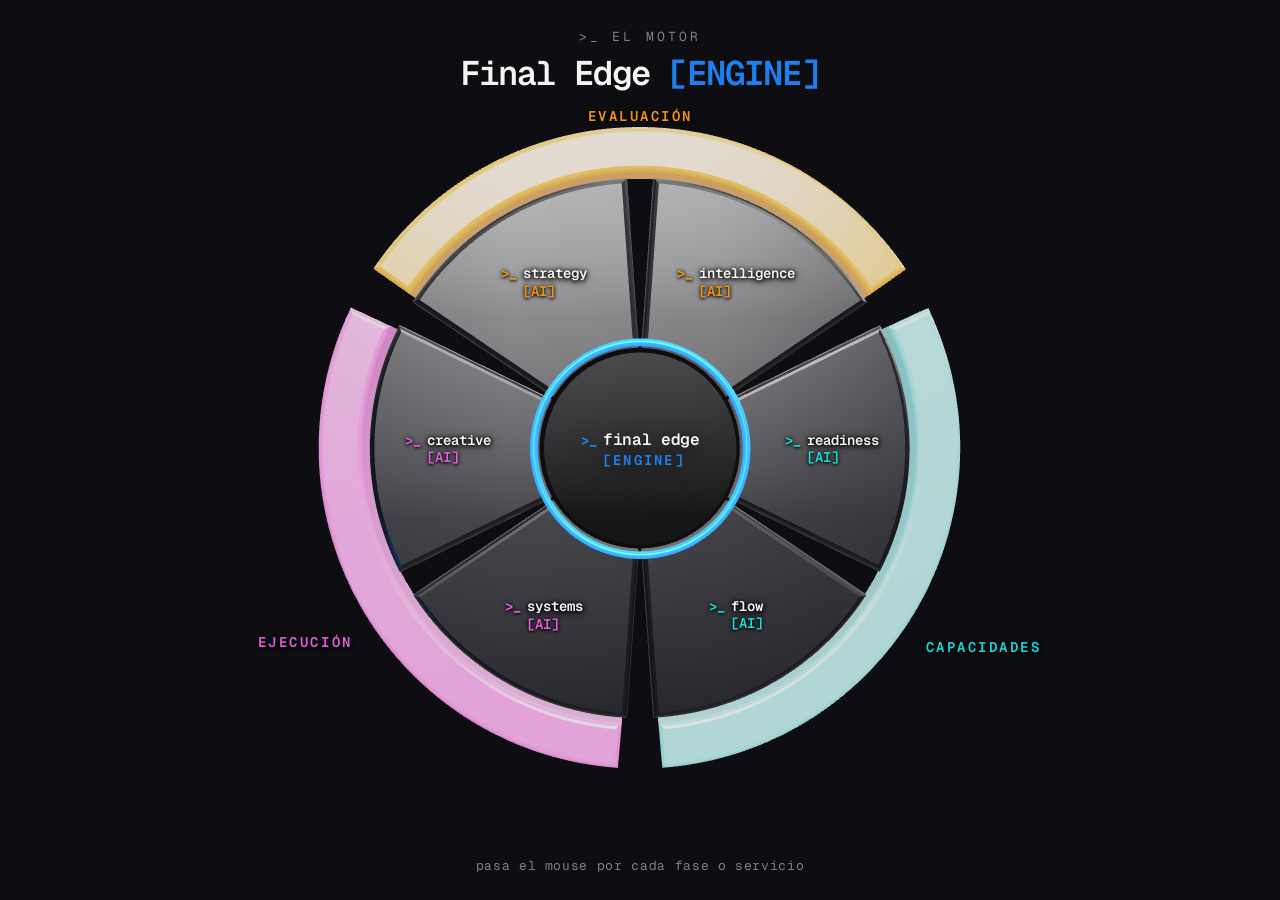
==== commit 58f41093: "3D Engine: two hover modes — service vs phase - Hover a service (sector or its label) illuminates ON" ====
--- a/assets/engine-3d.html
+++ b/assets/engine-3d.html
@@ -20,7 +20,7 @@
    matching the brand-book ratios exactly, with the hard 14px floor. */
 /* service lockup — brand book: prompt 14 · word 18 · [AI] 14 */
 .labels .lbl{position:absolute;transform:translate(-50%,-50%);white-space:nowrap;display:flex;
-  align-items:baseline;gap:.4em;line-height:1;will-change:left,top;
+  align-items:baseline;gap:.4em;line-height:1;will-change:left,top;pointer-events:auto;cursor:pointer;
   transition:opacity .3s,transform .28s cubic-bezier(.2,.8,.2,1),filter .28s}
 .labels .lbl .pr{font-size:max(14px,calc(14px*var(--ws,1)));font-weight:700;text-shadow:0 0 5px #000,0 1px 3px #000}
 .labels .lbl .col{display:flex;flex-direction:column;align-items:flex-start;gap:.22em}
@@ -29,8 +29,11 @@
 .labels .lbl.on{transform:translate(-50%,-50%) scale(1.32);filter:drop-shadow(0 0 16px var(--gl,rgba(30,128,240,.85)))}
 .labels .lbl.off{opacity:.3}
 /* phase names — brand book SVG text 16 */
-.labels .plbl{position:absolute;transform:translate(-50%,-50%);white-space:nowrap;font-weight:600;
-  font-size:max(14px,calc(16px*var(--ws,1)));letter-spacing:.18em;text-shadow:0 0 6px #000,0 1px 5px #000;line-height:1}
+.labels .plbl{position:absolute;transform:translate(-50%,-50%);white-space:nowrap;font-weight:600;pointer-events:auto;cursor:pointer;
+  font-size:max(14px,calc(16px*var(--ws,1)));letter-spacing:.18em;text-shadow:0 0 6px #000,0 1px 5px #000;line-height:1;
+  transition:opacity .3s,transform .28s cubic-bezier(.2,.8,.2,1),filter .28s}
+.labels .plbl.on{transform:translate(-50%,-50%) scale(1.14);filter:drop-shadow(0 0 12px currentColor)}
+.labels .plbl.off{opacity:.4}
 /* hub logo — brand book: prompt 16 · final edge 23 · [ENGINE] 14 */
 .labels .hublbl{position:absolute;transform:translate(-50%,-50%);white-space:nowrap;display:flex;
   align-items:baseline;gap:.36em;line-height:1;filter:drop-shadow(0 2px 9px rgba(0,0,0,.92))}
@@ -147,6 +150,7 @@
 
 const wheel=new THREE.Group(); scene.add(wheel);
 const hitList=[]; const labelList=[]; const staticLabels=[]; const labelsEl=document.getElementById('labels');
+let domHover=null;   // set by hovering the HTML labels (takes priority over the raycast)
 const DARK_BASE=new THREE.Color(0x101016), DARK_DIM=new THREE.Color(0x050507);
 
 BANDS.forEach(b=>{
@@ -158,7 +162,10 @@
   const lp=P(b.lr,b.c);
   const pa=new THREE.Object3D(); pa.position.set(lp[0],lp[1],D_SEC/2+BEV); wheel.add(pa);
   const pd=document.createElement('div'); pd.className='plbl'; pd.style.color=hx(b.hex); pd.textContent=b.name;
-  labelsEl.appendChild(pd); staticLabels.push({anchor:pa,div:pd});
+  labelsEl.appendChild(pd);
+  pd.addEventListener('pointerenter',()=>domHover={mode:'phase',phase:b.phase});
+  pd.addEventListener('pointerleave',()=>domHover=null);
+  staticLabels.push({anchor:pa,div:pd,kind:'phase',phase:b.phase});
 });
 
 EDGES.forEach(e=>{
@@ -172,7 +179,9 @@
   const div=document.createElement('div'); div.className='lbl'; div.style.setProperty('--gl',hx(e.hex)+'80');
   div.innerHTML='<span class="pr" style="color:'+hx(e.hex)+'">&gt;_</span><span class="col"><span class="nm">'+e.word+'</span><span class="ai" style="color:'+hx(e.hex)+'">[AI]</span></span>';
   labelsEl.appendChild(div);
-  labelList.push({anchor,div,phase:e.phase});
+  div.addEventListener('pointerenter',()=>domHover={mode:'service',phase:e.phase,word:e.word});
+  div.addEventListener('pointerleave',()=>domHover=null);
+  labelList.push({anchor,div,phase:e.phase,word:e.word});
   wheel.add(mesh); hitList.push(mesh);
 });
 
@@ -182,7 +191,7 @@
 const hubAnchor=new THREE.Object3D(); hubAnchor.position.set(0,0,D_CORE/2+2); wheel.add(hubAnchor);
 const hubDiv=document.createElement('div'); hubDiv.className='hublbl';
 hubDiv.innerHTML='<span class="pr">&gt;_</span><span class="col"><span class="nm">final edge</span><span class="eng">[ENGINE]</span></span>';
-labelsEl.appendChild(hubDiv); staticLabels.push({anchor:hubAnchor,div:hubDiv});
+labelsEl.appendChild(hubDiv); staticLabels.push({anchor:hubAnchor,div:hubDiv,kind:'hub'});
 const spinRim=new THREE.Mesh(new THREE.TorusGeometry(93,3.4,20,180),   // full ring (entero)
   new THREE.MeshStandardMaterial({color:0x1E80F0,emissive:0x1E80F0,emissiveIntensity:1.4,metalness:0.4,roughness:0.3,toneMapped:false}));
 spinRim.position.z=D_CORE/2; wheel.add(spinRim);
@@ -218,14 +227,34 @@
 function updateHover(){
   ray.setFromCamera(mouse,camera);
   const hits=ray.intersectObjects(hitList,false);
-  hoverPhase = hits.length ? hits[0].object.userData.phase : null;
-  if(hoverPhase){ const b=BANDS.find(x=>x.phase===hoverPhase); hint.textContent='fase · '+b.name.toLowerCase(); hint.style.color=hx(b.hex); }
+  let rayHover=null;
+  if(hits.length){ const u=hits[0].object.userData;
+    rayHover = (u.kind==='band') ? {mode:'phase',phase:u.phase} : {mode:'service',phase:u.phase,word:u.word}; }
+  const H = domHover || rayHover;   // hovering an HTML label wins over the raycast
+  hoverPhase = H ? H.phase : null;
+  // hint
+  if(H && H.mode==='phase'){ const b=BANDS.find(x=>x.phase===H.phase); hint.textContent='fase · '+b.name.toLowerCase(); hint.style.color=hx(b.hex); }
+  else if(H){ const e=EDGES.find(x=>x.word===H.word); hint.textContent='servicio · '+H.word; hint.style.color=e?hx(e.hex):''; }
   else { hint.textContent='pasa el mouse por cada fase o servicio'; hint.style.color=''; }
+  // meshes: phase mode lights the whole phase (both sectors + band); service mode lights ONLY that sector
   hitList.forEach(m=>{
-    const on = !hoverPhase || m.userData.phase===hoverPhase;
-    m.userData.tLit = on ? 1 : 0.18;
-    if(m.userData.kind==='sector') m.userData.tEmis = (hoverPhase && m.userData.phase===hoverPhase) ? 1.5 : 0;
-    else m.userData.tEmis = (hoverPhase && m.userData.phase===hoverPhase) ? 1.0 : (hoverPhase?0.25:0.55);
+    let lit;
+    if(!H) lit=true;
+    else if(H.mode==='phase') lit = (m.userData.phase===H.phase);
+    else lit = (m.userData.kind==='sector' && m.userData.word===H.word);
+    m.userData.tLit = (!H||lit)?1:0.18;
+    if(m.userData.kind==='sector') m.userData.tEmis = (H&&lit)?1.5:0;
+    else m.userData.tEmis = (!H) ? 0.55 : ((H.mode==='phase'&&m.userData.phase===H.phase)?1.0:0.22);
+  });
+  // service labels: on if part of the lit set
+  labelList.forEach(L=>{
+    const on = H && (H.mode==='phase' ? L.phase===H.phase : L.word===H.word);
+    L.div.classList.toggle('on', !!on); L.div.classList.toggle('off', !!(H&&!on));
+  });
+  // phase-name labels: on only when its own phase is hovered (phase mode)
+  staticLabels.forEach(L=>{ if(L.kind!=='phase') return;
+    const on = H && H.mode==='phase' && L.phase===H.phase;
+    L.div.classList.toggle('on', !!on); L.div.classList.toggle('off', !!(H&&!on));
   });
 }
 
@@ -252,10 +281,6 @@
     L.anchor.getWorldPosition(_v); _v.project(camera);
     L.div.style.left=((_v.x*.5+.5)*innerWidth)+'px';
     L.div.style.top=((-_v.y*.5+.5)*innerHeight)+'px';
-    const on = hoverPhase && L.phase===hoverPhase;
-    const off = hoverPhase && L.phase!==hoverPhase;
-    L.div.classList.toggle('on', !!on);
-    L.div.classList.toggle('off', !!off);
   });
   staticLabels.forEach(L=>{                 // phase names + hub logo
     L.anchor.getWorldPosition(_v); _v.project(camera);
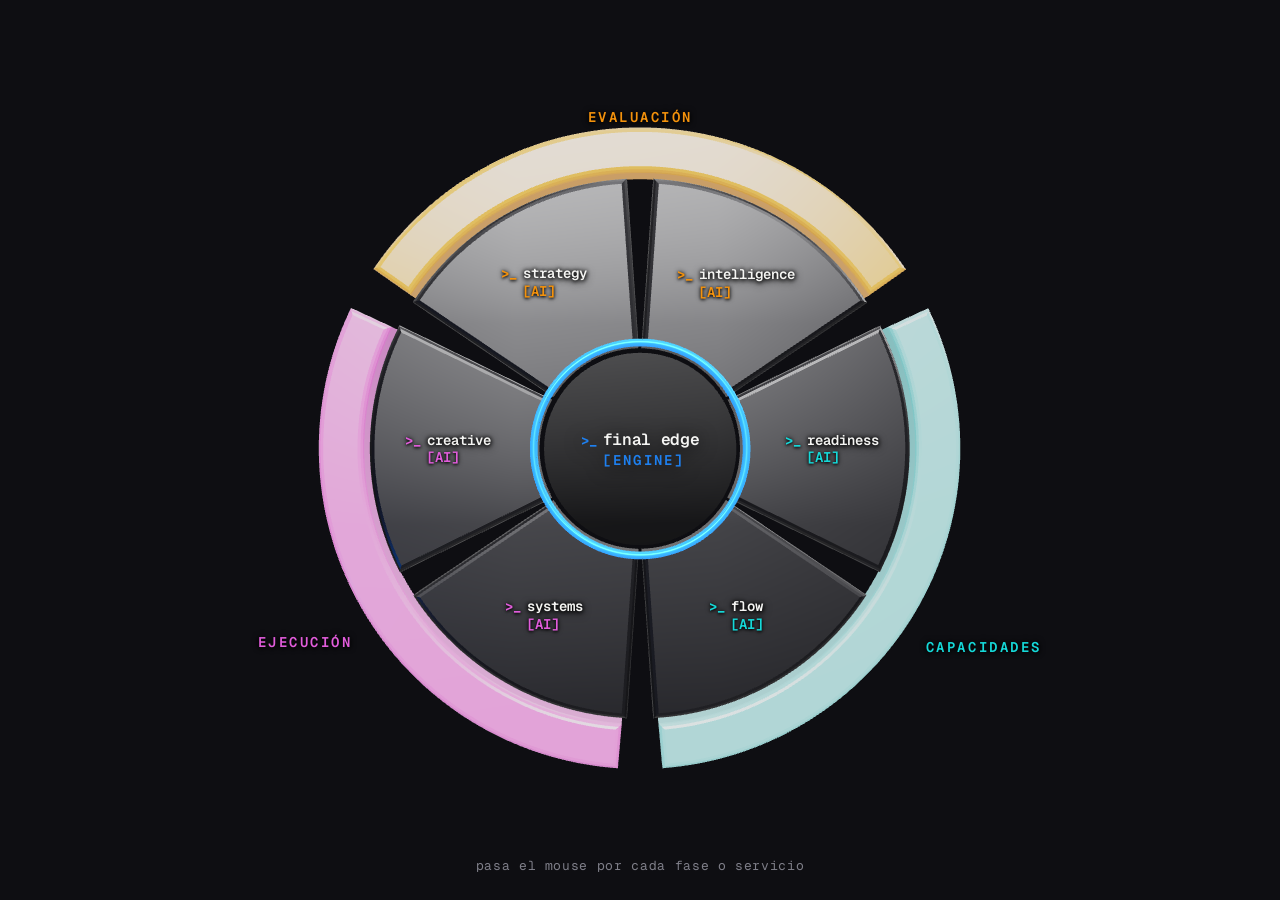
==== commit fa12e9ca: "3D Engine: remove the top title (show only the engine); scaffold stage panels Remove the >_ EL MOTOR" ====
--- a/assets/engine-3d.html
+++ b/assets/engine-3d.html
@@ -34,6 +34,9 @@
   transition:opacity .3s,transform .28s cubic-bezier(.2,.8,.2,1),filter .28s}
 .labels .plbl.on{transform:translate(-50%,-50%) scale(1.14);filter:drop-shadow(0 0 12px currentColor)}
 .labels .plbl.off{opacity:.4}
+/* stage panels (phase menu / service title) — wired in the next step */
+.bigtitle,.phasemenu{display:none}
+.back{display:none}
 /* hub logo — brand book: prompt 16 · final edge 23 · [ENGINE] 14 */
 .labels .hublbl{position:absolute;transform:translate(-50%,-50%);white-space:nowrap;display:flex;
   align-items:baseline;gap:.36em;line-height:1;filter:drop-shadow(0 2px 9px rgba(0,0,0,.92))}
@@ -46,9 +49,11 @@
 <canvas id="c"></canvas>
 <div class="load" id="load">&gt;_ construyendo el motor <span class="cur">█</span></div>
 <div class="ui">
-  <div class="top"><div class="eye">&gt;_ el motor</div><h1>Final Edge <span class="b">[ENGINE]</span></h1></div>
   <div class="labels" id="labels"></div>
-  <div class="hint" id="hint">pasa el mouse por cada fase o servicio</div>
+  <div class="bigtitle" id="bigtitle"></div>
+  <div class="phasemenu" id="phasemenu"></div>
+  <div class="back" id="back">&lt;_ volver</div>
+  <div class="hint" id="hint">pasa el mouse · haz click en una fase o servicio</div>
 </div>
 <script type="importmap">
 { "imports": { "three": "./vendor/three.module.min.js" } }
